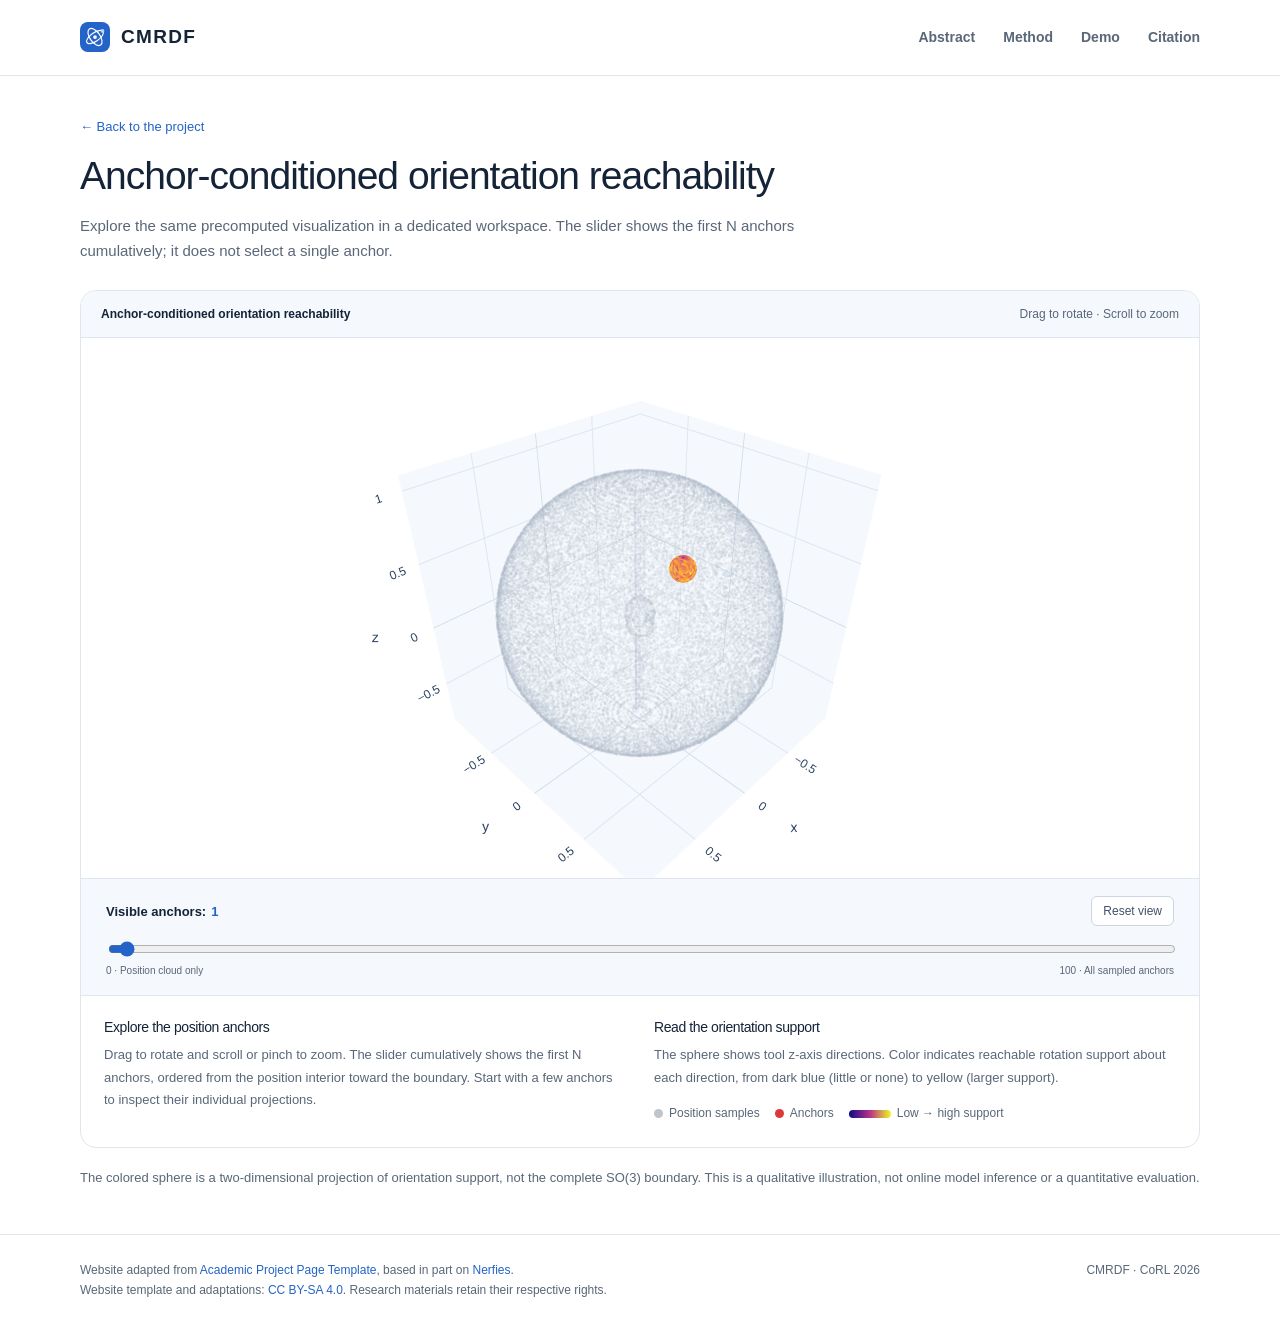
==== interactive/index.html @ c9fe5ce1 "Build CMRDF project website with paper and interactive visualization" ====
<!doctype html>
<html lang="en">
<head>
  <meta charset="utf-8">
  <meta name="viewport" content="width=device-width, initial-scale=1">
  <title>CMRDF · Interactive orientation reachability</title>
  <meta name="description" content="Morphology-conditioned reachability fields for task-space robot policy transfer, with position-first decomposition and local pose repair.">
  <meta name="author" content="Ziyun Yang, Jinde Chen, Shiyang Xie, Shangqi Guo">
  <meta name="keywords" content="Morphology-conditioned reachability, SE(3) pose repair, Task and motion planning">
  <meta name="theme-color" content="#2463c7">
  <link rel="canonical" href="https://cmrdf-project.github.io/interactive/">
  <meta property="og:type" content="article">
  <meta property="og:site_name" content="CMRDF">
  <meta property="og:title" content="CMRDF · Interactive orientation reachability">
  <meta property="og:description" content="Morphology-conditioned reachability fields for task-space robot policy transfer, with position-first decomposition and local pose repair.">
  <meta property="og:url" content="https://cmrdf-project.github.io/interactive/">
  <meta property="og:image" content="https://cmrdf-project.github.io/static/images/social-preview.png">
  <meta property="og:image:width" content="1200">
  <meta property="og:image:height" content="630">
  <meta property="og:image:alt" content="CMRDF position-first reachability decomposition">
  <meta name="twitter:card" content="summary_large_image">
  <meta name="twitter:title" content="CMRDF · Interactive orientation reachability">
  <meta name="twitter:description" content="Morphology-conditioned reachability fields for task-space robot policy transfer, with position-first decomposition and local pose repair.">
  <meta name="twitter:image" content="https://cmrdf-project.github.io/static/images/social-preview.png">
  <meta name="citation_title" content="CMRDF: Morphology-Conditioned Reachability Fields for Task-Space Robot Policy Transfer">
  <meta name="citation_author" content="Ziyun Yang"><meta name="citation_author" content="Jinde Chen"><meta name="citation_author" content="Shiyang Xie"><meta name="citation_author" content="Shangqi Guo">
  <meta name="citation_publication_date" content="2026">
  <meta name="citation_conference_title" content="Conference on Robot Learning">
  <meta name="citation_pdf_url" content="https://cmrdf-project.github.io/static/pdfs/cmrdf.pdf">
  <link rel="icon" href="../static/images/favicon.svg" type="image/svg+xml">
  <link rel="stylesheet" href="../static/css/bulma.min.css">
  <link rel="stylesheet" href="../static/css/site.css">
  <script src="../static/js/site.js" defer></script>
</head>
<body>
<a class="skip-link" href="#main-content">Skip to content</a>
<header class="site-header"><div class="container header-inner">
  <a class="wordmark" href="../" aria-label="CMRDF home"><img src="../static/images/favicon.svg" width="30" height="30" alt="">CMRDF</a>
  <nav class="site-nav" aria-label="Main navigation"><a href="../#abstract">Abstract</a><a class="nav-method" href="../#method">Method</a><a href="../#demo">Demo</a><a href="../#citation">Citation</a></nav>
</div></header>
<main id="main-content" class="interactive-main"><div class="container"><div class="interactive-intro"><a class="back-link" href="../">← Back to the project</a><h1>Anchor-conditioned orientation reachability</h1><p>Explore the same precomputed visualization in a dedicated workspace. The slider shows the first N anchors cumulatively; it does not select a single anchor.</p></div><div class="demo-card" data-demo data-demo-src="orientation_anchor_visualization.html" data-autoload="true">
 <div class="demo-bar"><strong>Anchor-conditioned orientation reachability</strong><span>Drag to rotate · Scroll to zoom</span></div>
 <div class="demo-stage" aria-busy="false">
  <p class="demo-status" role="status" hidden>Loading the 3D visualization…</p>
  <div class="demo-error" role="alert" hidden><h3>Unable to load the 3D view</h3><p data-error-message></p><button class="button" data-retry-demo>Try again</button><a class="button" href="orientation_anchor_visualization.html" target="_blank" rel="noopener">Open separately ↗</a></div>
 </div>
 <div class="demo-notes"><div><h3>Explore the position anchors</h3><p>Drag to rotate and scroll or pinch to zoom. The slider cumulatively shows the first N anchors, ordered from the position interior toward the boundary. Start with a few anchors to inspect their individual projections.</p></div><div><h3>Read the orientation support</h3><p>The sphere shows tool z-axis directions. Color indicates reachable rotation support about each direction, from dark blue (little or none) to yellow (larger support).</p><div class="legend"><span><i class="dot" aria-hidden="true"></i>Position samples</span><span><i class="dot red" aria-hidden="true"></i>Anchors</span><span><i class="spectrum" aria-hidden="true"></i>Low → high support</span></div></div></div>
</div><p class="interpretation">The colored sphere is a two-dimensional projection of orientation support, not the complete SO(3) boundary. This is a qualitative illustration, not online model inference or a quantitative evaluation.</p><noscript><p>JavaScript and WebGL are required for the 3D view. <a href="../static/pdfs/cmrdf.pdf">Read the paper</a> or <a href="../">return to the project figures</a>.</p></noscript></div></main><footer class="site-footer"><div class="container footer-inner">
  <p>Website adapted from <a href="https://github.com/eliahuhorwitz/Academic-project-page-template">Academic Project Page Template</a>, based in part on <a href="https://nerfies.github.io/">Nerfies</a>.<br>Website template and adaptations: <a href="https://creativecommons.org/licenses/by-sa/4.0/">CC BY-SA 4.0</a>. Research materials retain their respective rights.</p>
  <span>CMRDF · CoRL 2026</span>
</div></footer>
</body>
</html>
---- static/css/site.css ----
/* CMRDF customization of Academic Project Page Template (CC BY-SA 4.0). */
:root{--ink:#142337;--muted:#596779;--blue:#2463c7;--line:#dfe6ee;--wash:#f5f8fc;--radius:16px}
*{box-sizing:border-box}html{scroll-behavior:smooth;scroll-padding-top:92px}body{margin:0;color:var(--ink);background:#fff;font-family:Inter,-apple-system,BlinkMacSystemFont,"Segoe UI",Arial,sans-serif;font-size:17px;line-height:1.7}a{color:var(--blue);text-decoration:none}a:hover{text-decoration:underline}button,input{font:inherit}button,a,input{touch-action:manipulation}button{cursor:pointer}button:disabled{cursor:wait}a:focus-visible,button:focus-visible,input:focus-visible,summary:focus-visible{outline:3px solid #5c94e8;outline-offset:5px}[hidden]{display:none!important}img{display:block;max-width:100%;height:auto}h1,h2,h3,p,figure{margin:0}h1,h2,h3{color:var(--ink);line-height:1.2}h2{font-size:clamp(28px,3.2vw,38px);letter-spacing:-1px;font-weight:650}h3{font-size:21px;letter-spacing:-.4px}sup{font-size:.65em;color:var(--muted)}.container{width:min(1120px,calc(100% - 48px));max-width:1120px;margin-inline:auto}.reading{max-width:860px;margin-inline:auto}.skip-link{position:absolute;top:-80px;left:20px;padding:8px 16px;background:white;z-index:20}.skip-link:focus{top:8px}.site-header{height:76px;border-bottom:1px solid var(--line);background:#fff}.header-inner{display:flex;align-items:center;justify-content:space-between;height:100%;gap:20px}.wordmark{display:flex;align-items:center;gap:11px;color:var(--ink);font-size:19px;letter-spacing:1.3px;font-weight:750}.wordmark:hover{text-decoration:none}.wordmark img{width:30px;height:30px}.site-nav{display:flex;gap:28px;font-size:14px;font-weight:550}.site-nav a{color:var(--muted)}.site-nav a:hover{color:var(--blue)}.hero-body{padding:64px 0 36px}.has-text-centered{text-align:center}.venue{display:inline-flex;align-items:center;gap:8px;margin-bottom:24px;padding:5px 13px;border:1px solid #cdddF3;border-radius:100px;color:#315c94;background:#f5f9ff;font-size:12px;font-weight:650;letter-spacing:.8px;text-transform:uppercase}.venue::before{content:"";width:6px;height:6px;border-radius:50%;background:var(--blue)}.publication-title{max-width:1040px;margin:0 auto 26px;font-size:clamp(31px,4.1vw,49px);font-weight:720;line-height:1.14;letter-spacing:-1.7px;text-wrap:balance}.publication-title .acronym{color:var(--blue)}.publication-authors{display:flex;justify-content:center;flex-wrap:wrap;gap:9px 25px;font-size:19px;font-weight:500}.affiliations{max-width:780px;margin:13px auto 0;font-size:14px;line-height:1.7;color:var(--muted)}.correspondence{margin-top:8px;font-size:12px;color:var(--muted)}.publication-links{display:flex;justify-content:center;gap:12px;flex-wrap:wrap;margin-top:27px}.button{display:inline-flex;justify-content:center;align-items:center;gap:9px;min-height:45px;height:auto;padding:10px 19px;border:1px solid #ccd6e2;border-radius:9px;background:#fff;color:var(--ink);font-size:14px;line-height:1.3;font-weight:600;white-space:normal;box-shadow:none;transition:background .15s,transform .15s}.button:hover{text-decoration:none;background:var(--wash);border-color:#aec2dc}.button.primary{color:white;background:var(--blue);border-color:var(--blue)}.button.primary:hover{background:#1d51a8;transform:translateY(-1px)}.button svg{width:17px;height:17px;flex-shrink:0}.button.small{font-size:13px;padding:8px 13px;min-height:38px}.section{padding:76px 0}.section + .section{border-top:1px solid var(--line)}.eyebrow{display:block;font-size:11px;text-transform:uppercase;letter-spacing:2px;font-weight:750;color:var(--blue);margin-bottom:13px}.section-head{margin-bottom:28px}.section-head p{max-width:760px;color:var(--muted);margin-top:14px;line-height:1.65}.teaser{padding:10px 0 57px}.figure-card{border:1px solid var(--line);border-radius:var(--radius);overflow:hidden;background:white}.figure-top{display:flex;align-items:center;justify-content:space-between;gap:16px;padding:13px 21px;background:var(--wash);font-size:12px}.figure-top span{letter-spacing:.8px;font-weight:650;text-transform:uppercase;color:var(--muted)}.figure-top a{font-size:12px}.figure-image{display:block;padding:22px 15px 12px}.figure-image:hover{background:#fafcff}.figure-card figcaption{padding:15px 22px 20px;font-size:14px;line-height:1.7;color:var(--muted)}.teaser-summary{font-size:19px;line-height:1.6;max-width:770px;text-align:center;margin:24px auto 0;color:#42516a;text-wrap:balance}.abstract-section{background:var(--wash);border-top:1px solid var(--line)}.abstract-text{font-size:17px;line-height:1.9}.method-grid{display:grid;grid-template-columns:1fr 1fr;gap:36px;margin-top:30px}.method-item{padding-left:19px;border-left:3px solid #bad3f4}.method-item:last-child{border-left-color:#f1bd90}.method-item h3{margin-bottom:10px;font-size:19px}.method-item p{font-size:15px;color:var(--muted)}.demo-heading{display:flex;justify-content:space-between;align-items:flex-end;gap:20px}.demo-heading .button{flex-shrink:0}.demo-card{border:1px solid var(--line);border-radius:var(--radius);overflow:hidden;background:#fff}.demo-bar{display:flex;align-items:center;justify-content:space-between;gap:20px;padding:13px 20px;background:var(--wash);border-bottom:1px solid var(--line);font-size:12px;color:var(--muted)}.demo-bar strong{color:var(--ink);font-weight:600}.demo-stage{position:relative;min-height:520px;background:#fcfdff}.demo-poster{position:relative;min-height:520px;display:grid;place-items:center;overflow:hidden}.demo-poster img{width:100%;height:520px;object-fit:contain}.demo-launch{position:absolute;inset:0;display:flex;flex-direction:column;align-items:center;justify-content:flex-end;gap:10px;padding:32px 16px;background:linear-gradient(transparent 58%,rgba(255,255,255,.93) 85%)}.demo-launch small{font-size:12px;color:var(--muted)}.demo-frame{display:block;width:100%;height:600px;border:0;background:#fff}.demo-status{padding:26px;text-align:center;color:var(--muted);font-size:14px}.demo-error{padding:30px;max-width:650px;margin:auto}.demo-error h3{margin-bottom:10px}.demo-error p{font-size:15px;color:var(--muted);margin-bottom:16px}.demo-error .button{margin-right:9px}.demo-notes{display:grid;grid-template-columns:1fr 1fr;gap:28px;padding:23px;border-top:1px solid var(--line)}.demo-notes h3{font-size:14px;margin-bottom:8px}.demo-notes p{font-size:13px;color:var(--muted);line-height:1.75}.legend{display:flex;gap:15px;flex-wrap:wrap;margin-top:14px;color:var(--muted);font-size:12px}.legend span{display:flex;align-items:center;gap:6px}.dot{display:inline-block;width:9px;height:9px;border-radius:50%;background:#c1c4ca}.dot.red{background:#dd3838}.spectrum{width:42px;height:8px;border-radius:4px;background:linear-gradient(90deg,#0d0887,#b83289,#f0f921)}.interpretation{margin:19px 0 0;font-size:13px;color:var(--muted);line-height:1.7}.release-section{padding:44px 0}.release-card{display:flex;align-items:center;gap:27px;justify-content:space-between}.release-card h2{font-size:24px;letter-spacing:-.5px}.release-card p{color:var(--muted);font-size:14px;margin-top:8px}.status-pill{color:#546275;background:var(--wash);border:1px solid var(--line);border-radius:100px;white-space:nowrap;padding:7px 14px;font-size:12px}.citation-header{display:flex;align-items:center;justify-content:space-between;gap:16px;margin-bottom:22px}.citation-header h2{font-size:30px}.citation-box{background:var(--wash);border:1px solid var(--line);border-radius:12px;padding:24px;margin:0;overflow-x:auto;color:#334968;font:13px/1.85 ui-monospace,SFMono-Regular,Consolas,monospace;white-space:pre-wrap;overflow-wrap:anywhere}.citation-note{font-size:12px;color:var(--muted);margin-top:12px}.copy-status{min-height:23px;color:var(--muted);font-size:12px;text-align:right}.site-footer{border-top:1px solid var(--line);padding:25px 0 32px;font-size:12px;color:var(--muted)}.footer-inner{display:flex;align-items:flex-start;justify-content:space-between;gap:22px}.footer-inner p{max-width:660px}.footer-inner>span{white-space:nowrap}.interactive-intro{padding:36px 0 26px}.interactive-intro h1{font-size:clamp(27px,3.5vw,39px);letter-spacing:-1px;margin-top:12px}.interactive-intro p{color:var(--muted);max-width:790px;font-size:15px;margin-top:13px}.back-link{font-size:13px}.interactive-main{padding-bottom:45px}.interactive-main .demo-frame{height:clamp(490px,73vh,780px)}.interactive-main .demo-stage{min-height:490px}noscript p{padding:16px;border:1px solid var(--line);border-radius:10px;font-size:14px}
@media(min-width:1500px){.hero-body{padding-top:78px}}@media(max-width:720px){.container{width:calc(100% - 32px)}.site-header{height:65px}.site-nav{gap:16px;font-size:12px}.site-nav .nav-method{display:none}.wordmark{font-size:16px;gap:7px}.wordmark img{width:26px;height:26px}.hero-body{padding:43px 0 26px}.publication-title{letter-spacing:-1px;line-height:1.18;font-size:34px}.publication-authors{font-size:16px;gap:8px 18px}.affiliations{font-size:12px}.correspondence{font-size:11px;overflow-wrap:anywhere}.venue{font-size:10px;margin-bottom:20px}.publication-links{gap:8px}.publication-links .button{padding:10px 13px;font-size:12px}.teaser{padding-bottom:38px}.figure-top{padding:10px 13px;font-size:10px}.figure-top a{font-size:11px}.figure-image{padding:15px 8px 6px}.figure-card figcaption{font-size:12px;padding:13px 15px 17px}.teaser-summary{font-size:16px;margin-top:20px}.section{padding:48px 0}.abstract-text{font-size:16px;line-height:1.85}.method-grid,.demo-notes{grid-template-columns:1fr;gap:22px}.method-grid{gap:25px}.demo-heading{display:block}.demo-heading .button{margin-top:17px}.section-head p{font-size:15px}.demo-bar{font-size:11px;padding:11px 14px}.demo-bar span{display:none}.demo-stage,.demo-poster{min-height:400px}.demo-poster img{height:400px;object-fit:cover}.demo-frame{height:520px}.demo-launch{padding:26px 12px}.demo-notes{padding:20px}.release-card{align-items:flex-start;flex-direction:column;gap:16px}.release-card h2{font-size:22px}.citation-box{font-size:11px;padding:18px}.footer-inner{flex-direction:column;gap:10px}.interactive-intro{padding-top:25px}.interactive-main .demo-frame{height:560px}.interactive-main .demo-stage{min-height:560px}}@media(prefers-reduced-motion:reduce){html{scroll-behavior:auto}*{transition:none!important}}
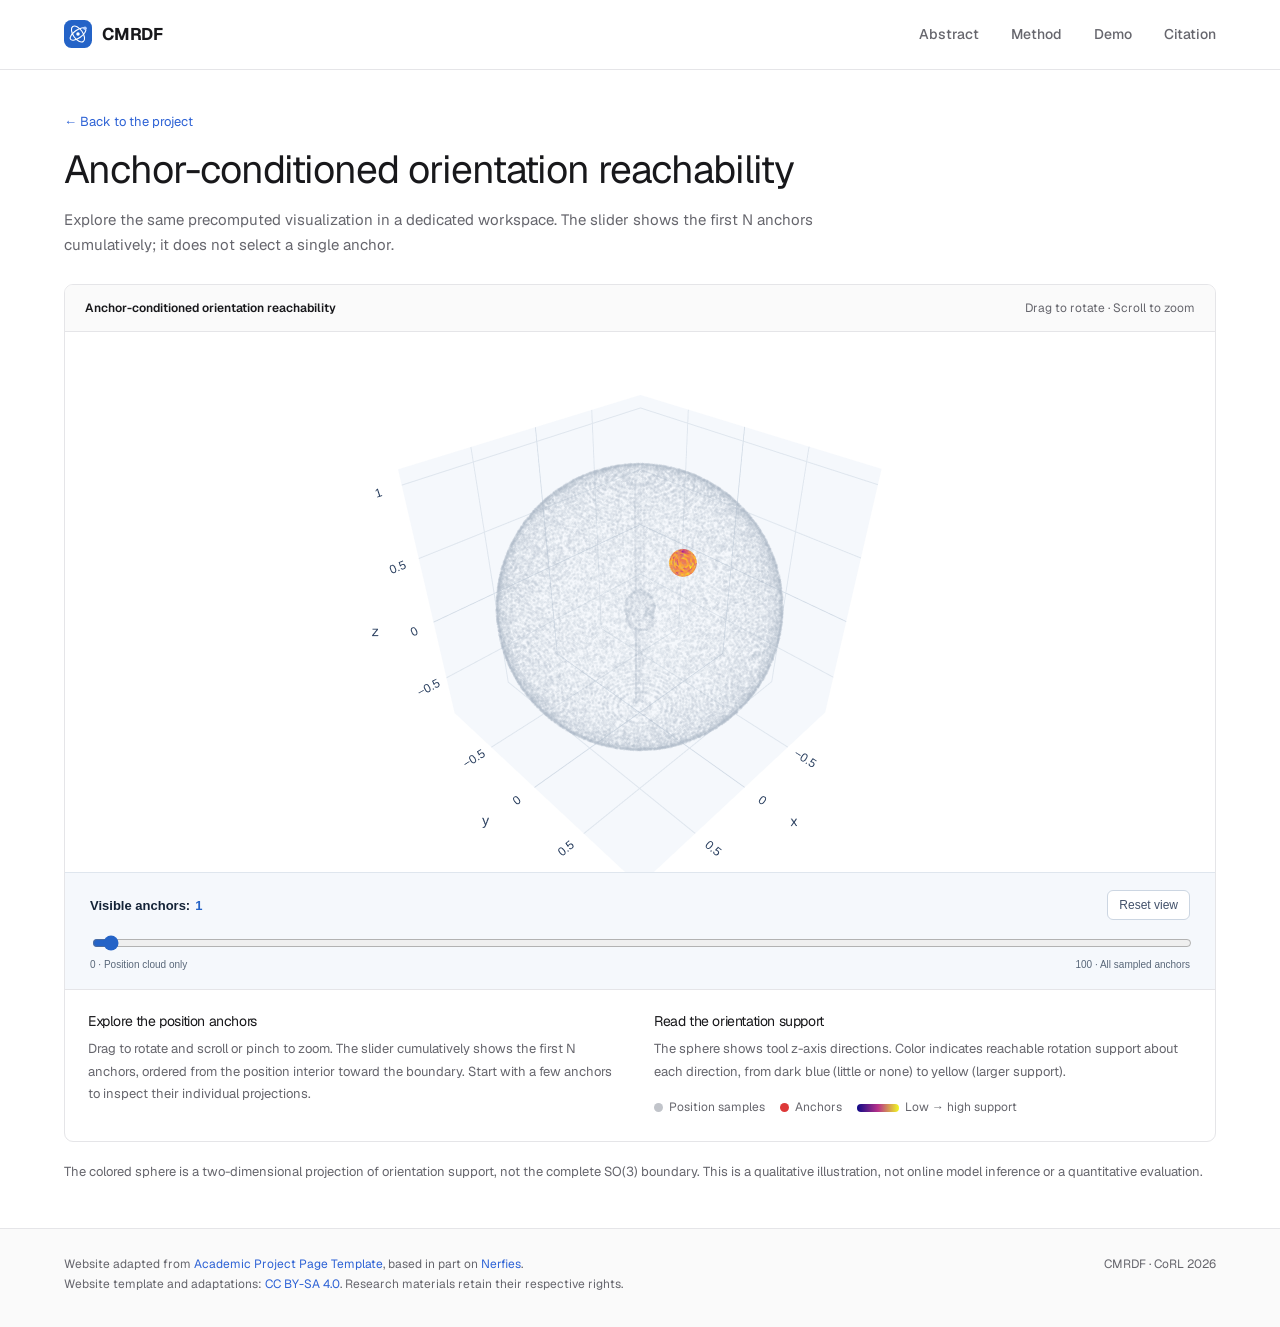
==== commit d3003c94: "imporve stytle" ====
--- a/interactive/index.html
+++ b/interactive/index.html
@@ -30,6 +30,7 @@
   <link rel="icon" href="../static/images/favicon.svg" type="image/svg+xml">
   <link rel="stylesheet" href="../static/css/bulma.min.css">
   <link rel="stylesheet" href="../static/css/site.css">
+  <link rel="stylesheet" href="../static/css/redesign.css">
   <script src="../static/js/site.js" defer></script>
 </head>
 <body>
--- a/static/css/redesign.css
+++ b/static/css/redesign.css
@@ -0,0 +1,161 @@
+/* Academic landing-page refresh inspired by OpenWAM's clear visual hierarchy. */
+@font-face {
+  font-family: Geist;
+  src: url('../fonts/Geist-Latin.woff2') format('woff2');
+  font-style: normal;
+  font-weight: 400 700;
+  font-display: swap;
+}
+
+:root {
+  --ink: #18181b;
+  --muted: #66666d;
+  --blue: #2d62d5;
+  --line: #e5e5e8;
+  --wash: #fafafa;
+  --radius: 10px;
+}
+
+body { font-family: Geist, Inter, -apple-system, BlinkMacSystemFont, "Segoe UI", Arial, sans-serif; }
+.container { width: min(1400px, calc(100% - 48px)); max-width: 1400px; }
+.reading { max-width: 900px; }
+.site-header { position: sticky; top: 0; z-index: 20; height: 70px; background: rgba(255,255,255,.93); backdrop-filter: blur(12px); }
+.wordmark { gap: 10px; font-size: 17px; letter-spacing: -.2px; font-weight: 700; }
+.wordmark img { width: 28px; height: 28px; }
+.site-nav { gap: 32px; font-weight: 500; }
+.site-nav a:hover { color: var(--ink); }
+
+.hero-body { padding: 74px 0 48px; }
+.publication-title {
+  max-width: 990px;
+  margin: 0 auto;
+  color: #44444a;
+  font-size: clamp(25px, 2.5vw, 34px);
+  font-weight: 450;
+  line-height: 1.3;
+  letter-spacing: -.55px;
+}
+.publication-title .acronym {
+  display: flex;
+  justify-content: center;
+  align-items: center;
+  gap: 17px;
+  margin-bottom: 24px;
+  color: var(--ink);
+  font-size: clamp(47px, 5vw, 68px);
+  font-weight: 730;
+  line-height: 1.1;
+  letter-spacing: -2px;
+}
+.publication-title .acronym img { width: 52px; height: 52px; flex: none; }
+.venue {
+  display: inline-block;
+  margin: 23px 0 0;
+  padding: 0;
+  border: 0;
+  background: none;
+  color: #77777f;
+  font-size: 12px;
+  font-weight: 600;
+  letter-spacing: 1px;
+}
+.venue::before { display: none; }
+.publication-authors {
+  gap: 5px 22px;
+  margin-top: 26px;
+  font-size: 17px;
+  font-weight: 450;
+}
+.affiliations {
+  display: flex;
+  justify-content: center;
+  gap: 18px;
+  max-width: 900px;
+  margin: 29px auto 0;
+  color: var(--ink);
+}
+.affiliations p {
+  display: flex;
+  align-items: flex-start;
+  gap: 9px;
+  flex: 1;
+  max-width: 430px;
+  padding: 14px 18px;
+  border-top: 1px solid var(--line);
+  font-size: 14px;
+  line-height: 1.4;
+  text-align: left;
+}
+.affiliations p > span { display: block; }
+.affiliations small {
+  display: block;
+  margin-top: 4px;
+  color: var(--muted);
+  font-size: 12px;
+  line-height: 1.45;
+}
+.affiliations sup { font-size: 11px; font-weight: 700; color: var(--ink); line-height: 1.7; }
+.correspondence { margin-top: 12px; }
+.publication-links { gap: 10px; margin-top: 29px; }
+.button {
+  min-height: 40px;
+  padding: 9px 16px;
+  border-color: #cbd0d9;
+  border-radius: 3px;
+  font-size: 13px;
+  font-weight: 650;
+}
+.button.primary { color: #fff; background: #191b20; border-color: #191b20; }
+.button.primary:hover { background: #343841; }
+.publication-links .button:first-child { color: #fff; background: #b91c24; border-color: #b91c24; }
+.publication-links .button:first-child:hover { background: #96151c; border-color: #96151c; }
+.publication-links .button:nth-child(2) { color: #171717; background: #f4c900; border-color: #f4c900; }
+.publication-links .button:nth-child(2):hover { background: #dbb400; border-color: #dbb400; }
+.publication-links .button:nth-child(3) { color: #fff; background: #191919; border-color: #191919; }
+.publication-links .button:nth-child(3):hover { background: #343434; border-color: #343434; }
+
+.teaser { padding: 0 0 66px; }
+.figure-top { padding: 12px 19px; background: #fff; }
+.figure-top a { color: #424249; }
+.figure-image { padding: 0; }
+.figure-card figcaption { padding: 16px 20px 20px; font-size: 13px; line-height: 1.65; }
+.abstract-section { background: #fff; }
+.section { padding: 80px 0; }
+.section-head { max-width: 900px; margin-bottom: 32px; }
+.section-head h2, .citation-header h2 { color: var(--ink); font-size: clamp(29px, 3vw, 39px); font-weight: 650; letter-spacing: -1.2px; }
+.section-head p { color: var(--muted); font-size: 16px; }
+.eyebrow { color: #7b8189; font-size: 11px; letter-spacing: 1.3px; }
+.abstract-text { color: #37373d; font-size: 17px; line-height: 1.82; }
+.method-grid { gap: 16px; }
+.method-item, .method-item:last-child { padding: 23px 24px; border: 1px solid var(--line); border-radius: 9px; }
+.method-item h3 { font-size: 18px; font-weight: 650; }
+.demo-heading .button { color: #fff; background: var(--blue); border-color: var(--blue); }
+.demo-heading .button:hover { color: #fff; background: #214ca9; border-color: #214ca9; }
+.demo-card { border-radius: 9px; }
+.demo-bar { background: #fafafa; }
+.citation-box { background: #fafafa; color: #37373d; }
+.site-footer { background: #fafafa; }
+
+@media (max-width: 720px) {
+  .container { width: calc(100% - 32px); }
+  .site-header { height: 64px; }
+  .site-nav { gap: 13px; }
+  .wordmark { font-size: 15px; }
+  .hero-body { padding: 50px 0 35px; }
+  .publication-title { font-size: clamp(24px, 6vw, 30px); letter-spacing: -.3px; }
+  .publication-title .acronym { gap: 12px; margin-bottom: 20px; font-size: 46px; letter-spacing: -1.5px; }
+  .publication-title .acronym img { width: 40px; height: 40px; }
+  .venue { margin-top: 18px; font-size: 10px; }
+  .publication-authors { margin-top: 21px; font-size: 15px; }
+  .affiliations { flex-direction: column; gap: 0; margin-top: 21px; }
+  .affiliations p { width: 100%; max-width: none; padding: 10px 8px; font-size: 12px; }
+  .affiliations small { font-size: 11px; }
+  .publication-links { margin-top: 24px; }
+  .publication-links .button { padding: 9px 12px; }
+  .figure-image { padding: 0; overflow-x: auto; }
+  .figure-image img { max-width: none; min-width: 800px; }
+  .section { padding: 53px 0; }
+  .section-head h2, .citation-header h2 { font-size: 29px; }
+  .method-grid { gap: 12px; }
+  .method-item, .method-item:last-child { padding: 18px; }
+}
